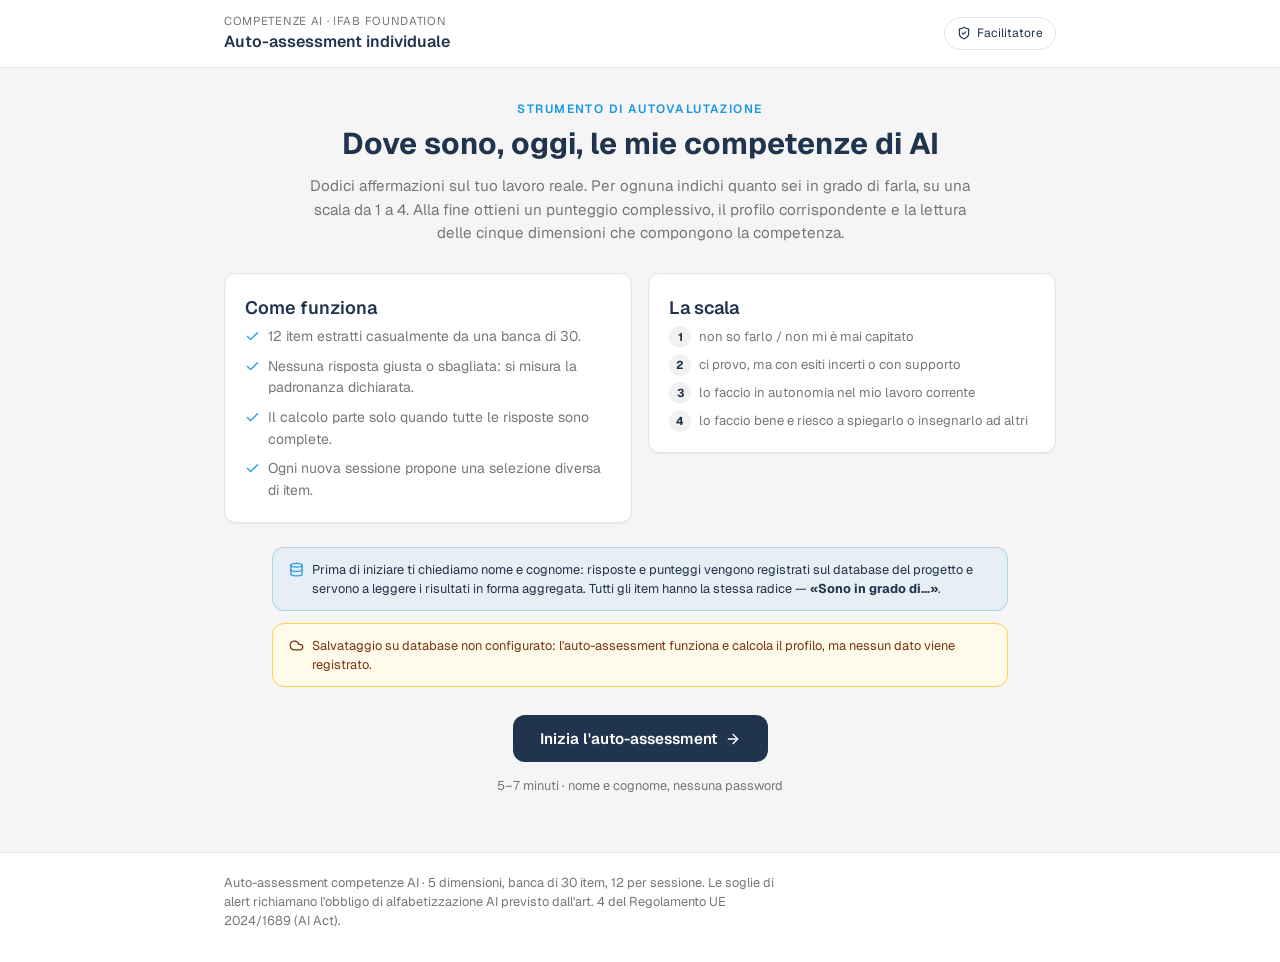
==== index.html @ 76e74b5b "Persistenza su Supabase, registrazione partecipante e pagina facilitatore Registrazione: prima del q" ====
<!DOCTYPE html>
<html lang="it">
<head>
<meta charset="utf-8">
<meta name="viewport" content="width=device-width, initial-scale=1">
<title>Auto-assessment competenze AI</title>
<meta name="description" content="Auto-assessment individuale delle competenze di AI: 12 item su 5 dimensioni, punteggio, profilo e radar.">
<link rel="preconnect" href="https://fonts.googleapis.com">
<link rel="preconnect" href="https://fonts.gstatic.com" crossorigin>
<link rel="stylesheet" href="https://fonts.googleapis.com/css2?family=Geist:wght@400;500;600;700&display=swap">
<link rel="stylesheet" href="css/style.css">
</head>
<body>

<!-- Icone (lucide) usate via <use>: nessuna dipendenza esterna -->
<svg width="0" height="0" style="position:absolute" aria-hidden="true" focusable="false">
  <defs>
    <symbol id="i-check" viewBox="0 0 24 24"><path d="M20 6 9 17l-5-5"/></symbol>
    <symbol id="i-arrow-right" viewBox="0 0 24 24"><path d="M5 12h14"/><path d="m12 5 7 7-7 7"/></symbol>
    <symbol id="i-arrow-left" viewBox="0 0 24 24"><path d="m12 19-7-7 7-7"/><path d="M19 12H5"/></symbol>
    <symbol id="i-shield" viewBox="0 0 24 24"><path d="M20 13c0 5-3.5 7.5-7.66 8.95a1 1 0 0 1-.67-.01C7.5 20.5 4 18 4 13V6a1 1 0 0 1 1-1c2 0 4.5-1.2 6.24-2.72a1.17 1.17 0 0 1 1.52 0C14.51 3.81 17 5 19 5a1 1 0 0 1 1 1z"/><path d="m9 12 2 2 4-4"/></symbol>
    <symbol id="i-shield-alert" viewBox="0 0 24 24"><path d="M20 13c0 5-3.5 7.5-7.66 8.95a1 1 0 0 1-.67-.01C7.5 20.5 4 18 4 13V6a1 1 0 0 1 1-1c2 0 4.5-1.2 6.24-2.72a1.17 1.17 0 0 1 1.52 0C14.51 3.81 17 5 19 5a1 1 0 0 1 1 1z"/><path d="M12 8v4"/><path d="M12 16h.01"/></symbol>
    <symbol id="i-alert" viewBox="0 0 24 24"><path d="m21.73 18-8-14a2 2 0 0 0-3.48 0l-8 14A2 2 0 0 0 4 21h16a2 2 0 0 0 1.73-3"/><path d="M12 9v4"/><path d="M12 17h.01"/></symbol>
    <symbol id="i-circle-alert" viewBox="0 0 24 24"><circle cx="12" cy="12" r="10"/><path d="M12 8v4"/><path d="M12 16h.01"/></symbol>
    <symbol id="i-target" viewBox="0 0 24 24"><circle cx="12" cy="12" r="10"/><circle cx="12" cy="12" r="6"/><circle cx="12" cy="12" r="2"/></symbol>
    <symbol id="i-list" viewBox="0 0 24 24"><path d="m3 17 2 2 4-4"/><path d="m3 7 2 2 4-4"/><path d="M13 6h8"/><path d="M13 12h8"/><path d="M13 18h8"/></symbol>
    <symbol id="i-printer" viewBox="0 0 24 24"><path d="M6 18H4a2 2 0 0 1-2-2v-5a2 2 0 0 1 2-2h16a2 2 0 0 1 2 2v5a2 2 0 0 1-2 2h-2"/><path d="M6 9V3a1 1 0 0 1 1-1h10a1 1 0 0 1 1 1v6"/><path d="M6 14h12v8H6z"/></symbol>
    <symbol id="i-rotate" viewBox="0 0 24 24"><path d="M3 12a9 9 0 1 0 9-9 9.75 9.75 0 0 0-6.74 2.74L3 8"/><path d="M3 3v5h5"/></symbol>
    <symbol id="i-user" viewBox="0 0 24 24"><path d="M19 21v-2a4 4 0 0 0-4-4H9a4 4 0 0 0-4 4v2"/><circle cx="12" cy="7" r="4"/></symbol>
    <symbol id="i-cloud" viewBox="0 0 24 24"><path d="M17.5 19H9a7 7 0 1 1 6.71-9h1.79a4.5 4.5 0 1 1 0 9"/></symbol>
    <symbol id="i-database" viewBox="0 0 24 24"><ellipse cx="12" cy="5" rx="9" ry="3"/><path d="M3 5v14c0 1.66 4.03 3 9 3s9-1.34 9-3V5"/><path d="M3 12c0 1.66 4.03 3 9 3s9-1.34 9-3"/></symbol>
  </defs>
</svg>

<header class="site-header">
  <div class="wrap header-inner">
    <div>
      <p class="header-eyebrow">Competenze AI · IFAB Foundation</p>
      <p class="header-title">Auto-assessment individuale</p>
    </div>
    <div class="header-side">
      <span class="chip" id="participant-chip" hidden>
        <svg class="icon"><use href="#i-user"/></svg>
        <span id="participant-name"></span>
        <a href="#" id="change-participant" class="chip-action">cambia</a>
      </span>
      <a class="chip chip-link" href="facilitatore.html">
        <svg class="icon"><use href="#i-shield"/></svg> Facilitatore
      </a>
    </div>
  </div>
</header>

<main class="wrap" id="main">

  <!-- ============ INTRO ============ -->
  <section id="view-intro" class="view">
    <div class="intro-hero">
      <p class="eyebrow">Strumento di autovalutazione</p>
      <h1>Dove sono, oggi, le mie competenze di AI</h1>
      <p class="lead">
        Dodici affermazioni sul tuo lavoro reale. Per ognuna indichi quanto sei in grado di farla,
        su una scala da 1 a 4. Alla fine ottieni un punteggio complessivo, il profilo corrispondente
        e la lettura delle cinque dimensioni che compongono la competenza.
      </p>
    </div>

    <div class="grid-2">
      <div class="card">
        <h2>Come funziona</h2>
        <ul class="ticks" id="intro-how"></ul>
      </div>
      <div class="card">
        <h2>La scala</h2>
        <ol class="scale-legend" id="intro-scale"></ol>
      </div>
    </div>

    <p class="micro note-privacy">
      <svg class="icon"><use href="#i-database"/></svg>
      <span>
        Prima di iniziare ti chiediamo nome e cognome: risposte e punteggi vengono registrati sul
        database del progetto e servono a leggere i risultati in forma aggregata.
        Tutti gli item hanno la stessa radice — <strong>«Sono in grado di…»</strong>.
      </span>
    </p>

    <p class="micro note-offline" id="db-notice" hidden>
      <svg class="icon"><use href="#i-cloud"/></svg>
      <span>
        Salvataggio su database non configurato: l'auto-assessment funziona e calcola il profilo,
        ma nessun dato viene registrato.
      </span>
    </p>

    <div class="intro-actions">
      <button type="button" class="btn btn-primary btn-lg" id="btn-start">
        Inizia l'auto-assessment <svg class="icon"><use href="#i-arrow-right"/></svg>
      </button>
      <span class="micro">5–7 minuti · nome e cognome, nessuna password</span>
    </div>
  </section>

  <!-- ============ REGISTRAZIONE ============ -->
  <section id="view-register" class="view" hidden>
    <div class="register-wrap">
      <p class="eyebrow">Registrazione</p>
      <h1>Come ti chiami?</h1>
      <p class="lead">
        Servono solo nome e cognome: identificano la tua compilazione quando i risultati
        vengono letti in forma aggregata. Nessuna password, nessuna email.
      </p>

      <form class="card register-card" id="register-form" novalidate>
        <div class="field">
          <label for="first-name">Nome</label>
          <input type="text" id="first-name" name="first-name" autocomplete="given-name"
                 required minlength="2" maxlength="80" placeholder="Es. Giulia">
        </div>
        <div class="field">
          <label for="last-name">Cognome</label>
          <input type="text" id="last-name" name="last-name" autocomplete="family-name"
                 required minlength="2" maxlength="80" placeholder="Es. Rossi">
        </div>

        <div class="alert alert-warn" id="register-error" role="alert" hidden></div>

        <div class="actions">
          <button type="submit" class="btn btn-primary" id="register-submit">
            Continua <svg class="icon"><use href="#i-arrow-right"/></svg>
          </button>
          <button type="button" class="btn btn-ghost" id="register-skip" hidden>
            Procedi senza salvare
          </button>
        </div>

        <p class="micro" id="register-note">
          I dati vengono inviati al database del progetto (Supabase) insieme alle risposte del
          questionario. Non vengono usati per altri fini.
        </p>
      </form>
    </div>
  </section>

  <!-- ============ QUESTIONARIO ============ -->
  <section id="view-quiz" class="view" hidden>
    <p class="eyebrow">Questionario · 12 item</p>
    <h1>Sono in grado di…</h1>
    <p class="lead lead-tight">
      Valuta ogni affermazione pensando al tuo lavoro attuale, non a quello che potresti fare in teoria.
    </p>

    <div class="sticky-bar">
      <ol class="scale-legend scale-legend-inline" id="quiz-scale"></ol>
      <div class="progress-block">
        <div class="progress-row">
          <span class="progress-count"><output id="answered-count">0</output>/12 risposte</span>
        </div>
        <div class="progress-track"><div class="progress-fill" id="progress-fill"></div></div>
        <p class="save-status" id="save-status" hidden></p>
        <p class="progress-missing" id="progress-missing" hidden></p>
      </div>
    </div>

    <form id="quiz-form" novalidate>
      <ol class="item-list" id="item-list"></ol>

      <div class="form-footer">
        <div id="validation-msg" class="alert alert-warn" role="alert" hidden></div>
        <div class="actions">
          <button type="submit" class="btn btn-primary btn-lg">
            Calcola il risultato <svg class="icon"><use href="#i-arrow-right"/></svg>
          </button>
          <button type="button" class="btn btn-ghost" id="btn-reset">
            <svg class="icon"><use href="#i-rotate"/></svg> Azzera le risposte
          </button>
        </div>
      </div>
    </form>
  </section>

  <!-- ============ RISULTATI ============ -->
  <section id="view-results" class="view" hidden>
    <p class="eyebrow">Esito</p>
    <h1>Il tuo profilo</h1>

    <div class="score-hero">
      <div class="score-figure">
        <span class="score-value" id="total-score">—</span>
        <span class="score-scale">punti su 48 · minimo 12</span>
        <span class="score-meter" aria-hidden="true"><span id="score-meter-fill"></span></span>
      </div>
      <div class="score-band">
        <span class="band-badge" id="band-badge">Profilo</span>
        <p class="band-name" id="band-name">—</p>
        <p class="band-reading" id="band-reading"></p>
        <p class="band-priority">
          <svg class="icon"><use href="#i-target"/></svg>
          <span id="band-priority"></span>
        </p>
      </div>
    </div>

    <div id="alerts" class="alerts"></div>

    <div class="grid-2">
      <div class="card">
        <h3>Le cinque dimensioni</h3>
        <table class="dim-table">
          <caption class="sr-only">Media e percentuale sul massimo per ciascuna dimensione</caption>
          <thead>
            <tr><th scope="col">Dimensione</th><th scope="col">Media</th><th scope="col">% sul max</th></tr>
          </thead>
          <tbody id="dim-tbody"></tbody>
        </table>
        <p class="micro" id="dim-extremes"></p>
      </div>
      <div class="card">
        <h3>Radar del profilo</h3>
        <div class="chart-holder">
          <canvas id="radar" width="520" height="400" role="img"
                  aria-label="Radar delle cinque dimensioni, asse da 0 a 4"></canvas>
        </div>
        <p class="micro">Asse fisso 0–4: la forma è confrontabile fra profili diversi.</p>
      </div>
    </div>

    <details class="detail-answers">
      <summary>Rivedi le risposte di questa sessione</summary>
      <ol class="recap-list" id="recap-list"></ol>
    </details>

    <div class="actions actions-end">
      <button type="button" class="btn btn-primary" id="btn-print">
        <svg class="icon"><use href="#i-printer"/></svg> Stampa / salva PDF
      </button>
      <button type="button" class="btn btn-outline" id="btn-back">
        <svg class="icon"><use href="#i-arrow-left"/></svg> Torna alle risposte
      </button>
      <button type="button" class="btn btn-ghost" id="btn-new">
        <svg class="icon"><use href="#i-rotate"/></svg> Nuova sessione
      </button>
    </div>
  </section>

</main>

<footer class="site-footer">
  <div class="wrap">
    <p class="micro">
      Auto-assessment competenze AI · 5 dimensioni, banca di 30 item, 12 per sessione.
      Le soglie di alert richiamano l'obbligo di alfabetizzazione AI previsto dall'art. 4 del Regolamento UE 2024/1689 (AI Act).
    </p>
  </div>
</footer>

<script src="js/config.js"></script>
<script src="js/items.js"></script>
<script src="js/db.js"></script>
<script src="js/radar.js"></script>
<script src="js/app.js"></script>
</body>
</html>
---- css/style.css ----
/* ==========================================================================
   Auto-assessment competenze AI
   Stile allineato all'app Workshop AI Adoption di IFAB Foundation:
   fondo grigio chiaro, card bianche arrotondate con bordo sottile,
   navy per i titoli, blu come unico accento, gerarchia tipografica compatta.
   ========================================================================== */

:root {
  /* palette IFAB */
  --blue:        #1b98e0;
  --blue-dark:   #0345a5;
  --navy:        #21344d;
  --navy-deep:   #021f54;
  --gold:        #dbcb4f;

  --bg:          #f5f5f5;
  --bg-soft:     #f2f2f2;
  --surface:     #ffffff;
  --text:        #292929;
  --muted:       #777777;
  --border:      #e5e5e5;

  --blue-wash:   rgba(27, 152, 224, 0.06);
  --blue-tint:   rgba(27, 152, 224, 0.10);
  --blue-line:   rgba(27, 152, 224, 0.30);

  --amber-bg:    #fffbeb;
  --amber-line:  #fcd34d;
  --amber-text:  #78350f;
  --rose-bg:     #fff1f2;
  --rose-line:   #fda4af;
  --rose-text:   #881337;
  --green:       #059669;

  --radius-sm:  8px;
  --radius:     12px;
  --radius-lg:  16px;
  --shadow-sm:  0 1px 2px rgba(41, 41, 41, 0.05);
  --shadow-md:  0 4px 12px -4px rgba(33, 52, 77, 0.14);

  --maxw: 896px;   /* max-w-4xl dell'app di riferimento */
  --font: "Geist", "Segoe UI", Arial, Helvetica, sans-serif;
}

*, *::before, *::after { box-sizing: border-box; }

/* l'attributo hidden deve vincere sui display espliciti (flex/grid) delle regole sotto */
[hidden] { display: none !important; }

html { -webkit-text-size-adjust: 100%; }

body {
  margin: 0;
  font-family: var(--font);
  font-size: 15px;
  line-height: 1.55;
  color: var(--text);
  background: var(--bg);
  -webkit-font-smoothing: antialiased;
}

.wrap { width: 100%; max-width: var(--maxw); margin: 0 auto; padding: 0 16px; }

@media (min-width: 640px) { .wrap { padding: 0 32px; } }

.sr-only {
  position: absolute; width: 1px; height: 1px; padding: 0; margin: -1px;
  overflow: hidden; clip: rect(0 0 0 0); white-space: nowrap; border: 0;
}

.icon { width: 1em; height: 1em; flex: none; stroke: currentColor; fill: none;
        stroke-width: 2; stroke-linecap: round; stroke-linejoin: round; }

/* ---------- Header / footer ---------- */

.site-header {
  background: var(--surface);
  border-bottom: 1px solid var(--border);
  padding: 12px 0;
}

.header-inner { display: flex; align-items: center; justify-content: space-between; gap: 12px; }

.header-eyebrow {
  margin: 0;
  font-size: 0.72rem;
  text-transform: uppercase;
  letter-spacing: 0.06em;
  color: var(--muted);
}

.header-title { margin: 0; font-size: 1rem; font-weight: 600; color: var(--navy); }

.chip {
  display: inline-flex; align-items: center; gap: 6px;
  border-radius: 999px;
  background: var(--bg-soft);
  padding: 6px 12px;
  font-size: 0.75rem;
  color: var(--muted);
  white-space: nowrap;
}

.chip .icon { width: 14px; height: 14px; }

.site-footer { margin-top: 48px; border-top: 1px solid var(--border); background: var(--surface); padding: 20px 0 32px; }
.site-footer .micro { margin: 0; max-width: 70ch; }

/* ---------- Tipografia ---------- */

h1 {
  font-size: clamp(1.5rem, 3vw, 1.875rem);
  line-height: 1.2;
  font-weight: 700;
  color: var(--navy);
  margin: 8px 0 12px;
}

h2 { font-size: 1.125rem; font-weight: 600; color: var(--navy); margin: 0 0 4px; }
h3 { font-size: 0.875rem; font-weight: 600; color: var(--navy); margin: 0 0 12px; }

.eyebrow {
  margin: 0;
  font-size: 0.75rem;
  font-weight: 600;
  text-transform: uppercase;
  letter-spacing: 0.12em;
  color: var(--blue);
}

.lead { font-size: 0.95rem; color: var(--muted); max-width: 66ch; margin: 0 0 28px; }
.lead-tight { margin-bottom: 16px; }
.micro { font-size: 0.8rem; color: var(--muted); line-height: 1.5; }

.view { padding: 32px 0 8px; }

/* ---------- Card e griglie ---------- */

.card {
  background: var(--surface);
  border: 1px solid var(--border);
  border-radius: var(--radius);
  padding: 20px;
  box-shadow: var(--shadow-sm);
}

.grid-2 {
  display: grid;
  grid-template-columns: repeat(auto-fit, minmax(300px, 1fr));
  gap: 16px;
  align-items: start;  /* le card si fermano al loro contenuto, senza vuoti in coda */
}

.ticks { list-style: none; margin: 0; padding: 0; }

.ticks li {
  display: flex; align-items: flex-start; gap: 8px;
  font-size: 0.875rem; color: var(--muted);
  margin-bottom: 8px;
}

.ticks li:last-child { margin-bottom: 0; }
.ticks .icon { width: 15px; height: 15px; margin-top: 3px; color: var(--blue); }

/* ---------- Intro ---------- */

.intro-hero { text-align: center; max-width: 42rem; margin: 0 auto 28px; }
.intro-hero .lead { margin: 0 auto; }
.intro-actions { display: flex; flex-direction: column; align-items: center; gap: 14px; margin-top: 28px; }

.note-privacy {
  display: flex; align-items: flex-start; gap: 8px;
  border: 1px solid var(--blue-line);
  background: var(--blue-wash);
  border-radius: var(--radius);
  padding: 12px 16px;
  color: var(--navy);
  max-width: 46rem;
  margin: 24px auto 0;
}

.note-privacy .icon { width: 15px; height: 15px; margin-top: 2px; color: var(--blue); }

/* ---------- Scala ---------- */

.scale-legend { list-style: none; margin: 0; padding: 0; }

.scale-legend li {
  display: flex; align-items: baseline; gap: 8px;
  font-size: 0.82rem; color: var(--muted);
  margin-bottom: 6px;
}

.scale-legend li:last-child { margin-bottom: 0; }

.scale-legend .sc-num {
  flex: 0 0 22px;
  height: 22px;
  border-radius: 999px;
  display: inline-flex; align-items: center; justify-content: center;
  background: var(--bg-soft);
  color: var(--navy);
  font-size: 0.72rem; font-weight: 700;
}

.scale-legend-inline { display: grid; grid-template-columns: repeat(auto-fit, minmax(215px, 1fr)); gap: 6px 20px; }

/* ---------- Barra scala + progresso (sticky) ---------- */

.sticky-bar {
  position: sticky; top: 12px; z-index: 20;
  background: var(--surface);
  border: 1px solid var(--border);
  border-radius: var(--radius);
  box-shadow: var(--shadow-md);
  padding: 14px 18px;
  margin-bottom: 20px;
  display: grid;
  grid-template-columns: 1fr auto;
  gap: 12px 24px;
  align-items: center;
}

.progress-block { min-width: 150px; }

.progress-row { display: flex; align-items: center; justify-content: flex-end; gap: 8px; }

.progress-count {
  display: inline-flex; align-items: center;
  border-radius: 999px;
  background: var(--navy);
  color: #fff;
  padding: 5px 12px;
  font-size: 0.75rem;
  font-weight: 600;
  font-variant-numeric: tabular-nums;
}

.progress-track { height: 4px; border-radius: 999px; background: var(--border); margin-top: 8px; overflow: hidden; }
.progress-fill { height: 100%; width: 0; border-radius: 999px; background: var(--blue); transition: width 0.2s ease; }

.progress-missing {
  display: flex; align-items: center; justify-content: flex-end; gap: 5px;
  margin: 8px 0 0;
  font-size: 0.75rem;
  font-weight: 600;
  color: #b45309;
}

.progress-missing .icon { width: 13px; height: 13px; }

/* ---------- Lista item ---------- */

.item-list { list-style: none; margin: 0; padding: 0; display: flex; flex-direction: column; gap: 12px; }

.item {
  background: var(--surface);
  border: 1px solid var(--border);
  border-radius: var(--radius);
  padding: 16px 18px;
  box-shadow: var(--shadow-sm);
  transition: border-color 0.15s ease, background-color 0.15s ease;
}

.item.is-answered { border-color: var(--blue-line); }

.item.is-missing { border-color: var(--amber-line); background: var(--amber-bg); }

.item fieldset { border: 0; margin: 0; padding: 0; }
.item legend { display: block; padding: 0; margin-bottom: 14px; }

.item-num {
  display: inline-block;
  font-size: 0.72rem; font-weight: 700;
  color: var(--muted);
  margin-right: 8px;
  font-variant-numeric: tabular-nums;
}

.item-text { font-size: 0.95rem; color: var(--text); }
.item-stem { color: var(--muted); }

.opts { display: grid; grid-template-columns: repeat(4, minmax(0, 1fr)); gap: 8px; }

.opt {
  position: relative;
  display: flex; flex-direction: column; gap: 3px;
  border: 1px solid var(--border);
  border-radius: var(--radius-sm);
  background: var(--surface);
  padding: 9px 11px 11px;
  cursor: pointer;
  transition: border-color 0.12s ease, background-color 0.12s ease, color 0.12s ease;
}

.opt:hover { border-color: var(--blue); }

.opt input { position: absolute; opacity: 0; width: 1px; height: 1px; }

.opt-num { font-size: 0.9rem; font-weight: 700; color: var(--navy); line-height: 1.2; }
.opt-txt { font-size: 0.72rem; color: var(--muted); line-height: 1.35; }

/* `:has()` mantiene lo stato anche prima che il JS sia attivo */
.opt.is-selected,
.opt:has(input:checked) { border-color: var(--blue); background: var(--blue); }

.opt.is-selected .opt-num,
.opt.is-selected .opt-txt,
.opt:has(input:checked) .opt-num,
.opt:has(input:checked) .opt-txt { color: #fff; }

.opt:focus-within { outline: 2px solid var(--blue); outline-offset: 2px; }

.item-flag {
  display: flex; align-items: center; gap: 5px;
  margin: 12px 0 0;
  font-size: 0.78rem; font-weight: 600;
  color: #b45309;
}

.item-flag .icon { width: 14px; height: 14px; }

/* ---------- Alert ---------- */

.alert {
  display: flex; align-items: flex-start; gap: 10px;
  border: 1px solid var(--border);
  border-radius: var(--radius);
  background: var(--surface);
  padding: 12px 16px;
  margin: 0 0 12px;
  font-size: 0.875rem;
}

.alert .icon { width: 16px; height: 16px; margin-top: 3px; }
.alert-body { flex: 1; min-width: 0; }
.alert strong { display: block; margin-bottom: 2px; }

.alert-warn { background: var(--amber-bg); border-color: var(--amber-line); color: var(--amber-text); }
.alert-danger { background: var(--rose-bg); border-color: var(--rose-line); color: var(--rose-text); }

.jump-list { margin: 8px 0 0; padding: 0; list-style: none; display: flex; flex-wrap: wrap; gap: 6px; }

.jump-list a {
  display: inline-block;
  border: 1px solid var(--amber-line);
  border-radius: 999px;
  background: var(--surface);
  padding: 2px 10px;
  font-size: 0.75rem; font-weight: 600;
  color: #b45309;
  text-decoration: none;
}

.jump-list a:hover { background: #b45309; border-color: #b45309; color: #fff; }

.alerts { display: flex; flex-direction: column; }
.alerts:empty { display: none; }

/* ---------- Bottoni ---------- */

.btn {
  display: inline-flex; align-items: center; justify-content: center; gap: 8px;
  font-family: inherit;
  font-size: 0.875rem;
  font-weight: 600;
  border: 1px solid transparent;
  border-radius: var(--radius-sm);
  padding: 10px 18px;
  cursor: pointer;
  background: none;
  text-decoration: none;
  transition: background-color 0.15s ease, color 0.15s ease, border-color 0.15s ease, box-shadow 0.15s ease;
}

.btn .icon { width: 16px; height: 16px; }
.btn:focus-visible { outline: 2px solid var(--blue); outline-offset: 2px; }

.btn-primary { background: var(--navy); color: #fff; }
.btn-primary:hover { background: var(--navy-deep); }

.btn-outline { border-color: var(--navy); color: var(--navy); }
.btn-outline:hover { background: var(--navy); color: #fff; }

.btn-ghost { border-color: var(--border); background: var(--surface); color: var(--text); }
.btn-ghost:hover { border-color: var(--blue); color: var(--navy); }

.btn-lg { padding: 13px 26px; font-size: 0.95rem; border-radius: var(--radius); }

.actions { display: flex; flex-wrap: wrap; gap: 10px; align-items: center; }
.actions-end { margin-top: 28px; }

.form-footer { margin-top: 24px; }

/* ---------- Risultati ---------- */

.score-hero {
  display: grid;
  grid-template-columns: minmax(140px, 200px) 1fr;
  gap: 28px;
  align-items: center;
  background: var(--surface);
  border: 1px solid var(--border);
  border-radius: var(--radius-lg);
  box-shadow: var(--shadow-sm);
  padding: 24px 26px;
  margin: 4px 0 16px;
}

.score-figure { display: flex; flex-direction: column; }

.score-value {
  font-size: clamp(2.75rem, 7vw, 3.5rem);
  font-weight: 700;
  line-height: 1;
  color: var(--navy);
  font-variant-numeric: tabular-nums;
}

.score-scale { font-size: 0.8rem; color: var(--muted); margin-top: 6px; }

.score-meter { height: 5px; border-radius: 999px; background: var(--border); margin-top: 12px; overflow: hidden; }
.score-meter span { display: block; height: 100%; border-radius: 999px; background: var(--blue); }

.band-badge {
  display: inline-flex; align-items: center; gap: 6px;
  border-radius: 999px;
  background: var(--blue-tint);
  color: var(--blue-dark);
  padding: 4px 12px;
  font-size: 0.72rem; font-weight: 700;
  text-transform: uppercase; letter-spacing: 0.08em;
}

.band-name { margin: 10px 0 6px; font-size: 1.25rem; font-weight: 700; color: var(--navy); }
.band-reading { margin: 0 0 12px; font-size: 0.9rem; color: var(--muted); }

.band-priority {
  display: flex; align-items: flex-start; gap: 8px;
  margin: 0;
  border: 1px solid var(--blue-line);
  background: var(--blue-wash);
  border-radius: var(--radius-sm);
  padding: 10px 12px;
  font-size: 0.85rem;
  font-weight: 600;
  color: var(--navy);
}

.band-priority .icon { width: 15px; height: 15px; margin-top: 2px; color: var(--blue); }

.dim-table { width: 100%; border-collapse: collapse; font-size: 0.875rem; }

.dim-table th, .dim-table td { text-align: left; padding: 9px 6px; border-bottom: 1px solid var(--border); }
.dim-table tbody tr:last-child th, .dim-table tbody tr:last-child td { border-bottom: 0; }

.dim-table thead th {
  font-size: 0.7rem; text-transform: uppercase; letter-spacing: 0.08em;
  color: var(--muted); font-weight: 600;
}

.dim-table td:nth-child(2), .dim-table td:nth-child(3),
.dim-table th:nth-child(2), .dim-table th:nth-child(3) { text-align: right; font-variant-numeric: tabular-nums; }

.dim-table .dim-name { font-weight: 600; color: var(--navy); }
.dim-table .dim-mean { font-weight: 700; color: var(--navy); }
.dim-table .dim-pct { color: var(--muted); }

.dim-bar { display: block; height: 4px; border-radius: 999px; background: var(--border); margin-top: 6px; overflow: hidden; }
.dim-bar span { display: block; height: 100%; border-radius: 999px; background: var(--blue); }

.chart-holder { max-width: 420px; margin: 0 auto; }

/* canvas (radar) e SVG si adattano al contenitore */
#radar,
.chart-holder svg { width: 100%; height: auto; display: block; }

.detail-answers {
  margin-top: 20px;
  background: var(--surface);
  border: 1px solid var(--border);
  border-radius: var(--radius);
  box-shadow: var(--shadow-sm);
  padding: 4px 20px;
}

.detail-answers summary {
  cursor: pointer;
  font-size: 0.875rem; font-weight: 600; color: var(--navy);
  padding: 14px 0;
  list-style: none;
}

.detail-answers summary::-webkit-details-marker { display: none; }

.detail-answers summary::before {
  content: "＋";
  margin-right: 8px;
  color: var(--blue);
  font-weight: 700;
}

.detail-answers[open] summary::before { content: "－"; }

.recap-list { margin: 0 0 16px; padding: 0; list-style: none; }

.recap-list li {
  display: grid;
  grid-template-columns: 28px 1fr;
  gap: 12px;
  padding: 9px 0;
  border-top: 1px solid var(--border);
  font-size: 0.85rem;
  color: var(--muted);
}

.recap-score {
  display: inline-flex; align-items: center; justify-content: center;
  width: 26px; height: 26px;
  border-radius: 999px;
  background: var(--blue-tint);
  color: var(--blue-dark);
  font-weight: 700; font-size: 0.78rem;
}

/* ---------- Responsive ---------- */

@media (max-width: 720px) {
  .view { padding: 24px 0 8px; }
  .opts { grid-template-columns: repeat(2, minmax(0, 1fr)); }
  .sticky-bar { grid-template-columns: 1fr; position: static; }
  .progress-row, .progress-missing { justify-content: flex-start; }
  .score-hero { grid-template-columns: 1fr; gap: 18px; }
  .header-inner .chip { display: none; }
}

@media (max-width: 420px) {
  .opts { grid-template-columns: 1fr; }
  .opt { flex-direction: row; align-items: baseline; gap: 10px; }
}

/* ---------- Header: partecipante e accesso facilitatore ---------- */

.header-side { display: flex; align-items: center; gap: 8px; }

.chip-link { text-decoration: none; color: var(--navy); border: 1px solid var(--border); background: var(--surface); transition: border-color 0.15s ease; }
.chip-link:hover { border-color: var(--blue); }

.chip-action { color: var(--blue); text-decoration: none; font-weight: 600; margin-left: 2px; }
.chip-action:hover { text-decoration: underline; }

/* ---------- Registrazione ---------- */

.register-wrap { max-width: 34rem; margin: 0 auto; }
.register-wrap .lead { margin-bottom: 20px; }
.register-card { display: flex; flex-direction: column; gap: 14px; }

.field { display: flex; flex-direction: column; gap: 5px; }

.field label { font-size: 0.78rem; font-weight: 600; color: var(--muted); }

.field input {
  font-family: inherit;
  font-size: 0.95rem;
  color: var(--text);
  background: var(--surface);
  border: 1px solid var(--border);
  border-radius: var(--radius-sm);
  padding: 10px 12px;
}

.field input::placeholder { color: #a5a5a5; }

.field input:focus { outline: none; border-color: var(--blue); box-shadow: 0 0 0 3px var(--blue-tint); }

.register-card .actions { margin-top: 4px; }
.register-card .micro { margin: 0; }

/* ---------- Stato del salvataggio ---------- */

.save-status {
  display: flex; align-items: center; justify-content: flex-end; gap: 5px;
  margin: 8px 0 0;
  font-size: 0.75rem;
  font-weight: 600;
  color: var(--muted);
}

.save-status .icon { width: 13px; height: 13px; }
.save-status.is-saved { color: var(--green); }
.save-status.is-error { color: #b45309; }
.save-status.is-off { color: var(--muted); }

.note-offline {
  display: flex; align-items: flex-start; gap: 8px;
  border: 1px solid var(--amber-line);
  background: var(--amber-bg);
  border-radius: var(--radius);
  padding: 12px 16px;
  color: var(--amber-text);
  max-width: 46rem;
  margin: 12px auto 0;
}

.note-offline .icon { width: 15px; height: 15px; margin-top: 2px; }

/* ---------- Pagina facilitatore ---------- */

.login-wrap { max-width: 26rem; margin: 0 auto; }
.login-card { display: flex; flex-direction: column; gap: 14px; }

.kpi-grid {
  display: grid;
  grid-template-columns: repeat(auto-fit, minmax(150px, 1fr));
  gap: 12px;
  margin-bottom: 16px;
}

.kpi {
  background: var(--surface);
  border: 1px solid var(--border);
  border-radius: var(--radius);
  box-shadow: var(--shadow-sm);
  padding: 14px 16px;
}

.kpi-label { font-size: 0.72rem; text-transform: uppercase; letter-spacing: 0.08em; color: var(--muted); }
.kpi-value { font-size: 1.75rem; font-weight: 700; color: var(--navy); line-height: 1.1; margin-top: 4px; font-variant-numeric: tabular-nums; }
.kpi-hint { font-size: 0.75rem; color: var(--muted); margin-top: 2px; }

.bars { list-style: none; margin: 0; padding: 0; }

.bars li { margin-bottom: 12px; font-size: 0.85rem; }
.bars li:last-child { margin-bottom: 0; }

.bar-head { display: flex; justify-content: space-between; gap: 12px; align-items: baseline; }
.bar-name { color: var(--navy); font-weight: 600; }
.bar-value { color: var(--muted); font-variant-numeric: tabular-nums; }

.bar-track { height: 6px; border-radius: 999px; background: var(--border); margin-top: 5px; overflow: hidden; }
.bar-track span { display: block; height: 100%; border-radius: 999px; background: var(--blue); }
.bar-track.is-alert span { background: #e0a01b; }

.data-table { width: 100%; border-collapse: collapse; font-size: 0.85rem; }
.data-table th, .data-table td { text-align: left; padding: 8px 6px; border-bottom: 1px solid var(--border); white-space: nowrap; }
.data-table thead th { font-size: 0.7rem; text-transform: uppercase; letter-spacing: 0.08em; color: var(--muted); font-weight: 600; }
.data-table td.num { text-align: right; font-variant-numeric: tabular-nums; }
.data-table .name { font-weight: 600; color: var(--navy); white-space: normal; }
.table-scroll { overflow-x: auto; }

.tag {
  display: inline-block;
  border-radius: 999px;
  padding: 2px 9px;
  font-size: 0.72rem;
  font-weight: 600;
  background: var(--bg-soft);
  color: var(--navy);
}

.tag-open { background: var(--amber-bg); color: var(--amber-text); }
.tag-alert { background: var(--rose-bg); color: var(--rose-text); margin-right: 4px; }

.card-head { display: flex; align-items: baseline; justify-content: space-between; gap: 12px; margin-bottom: 12px; }
.card-head h3 { margin: 0; }

.empty-state {
  border: 1px dashed var(--border);
  border-radius: var(--radius);
  background: var(--surface);
  padding: 32px;
  text-align: center;
  color: var(--muted);
  font-size: 0.875rem;
}

/* ---------- Stampa ---------- */

@media print {
  .site-header, .site-footer, .actions, .sticky-bar { display: none !important; }
  body { background: #fff; font-size: 11pt; }
  .view { padding: 0; }
  .card, .score-hero, .detail-answers { border-color: #999; box-shadow: none; break-inside: avoid; }
  .detail-answers summary { display: none; }
  .grid-2 { grid-template-columns: 1fr 1fr; }
}
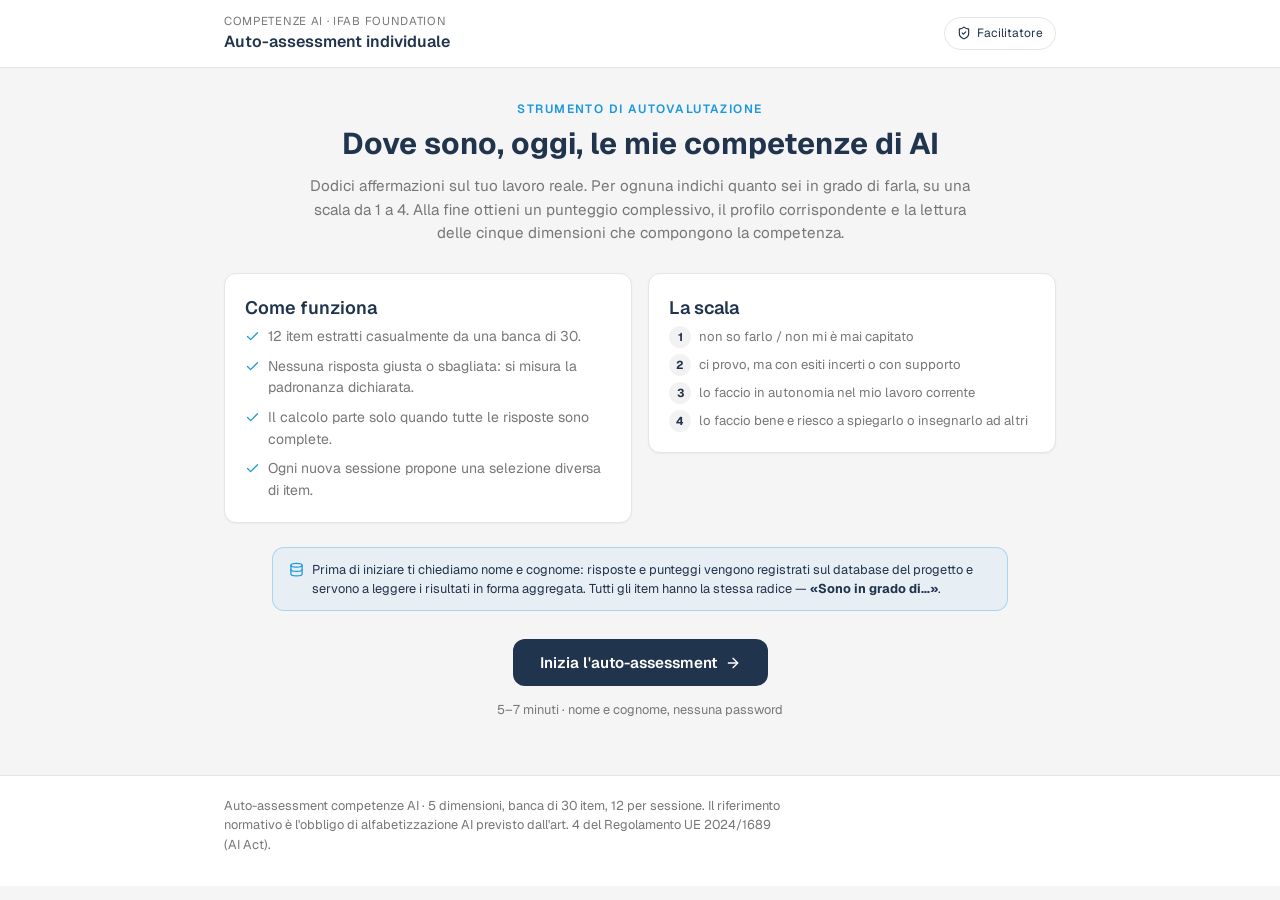
==== commit 26d3a272: "Niente alert nella schermata finale del partecipante La sua pagina resta punteggio, profilo, cinque " ====
--- a/index.html
+++ b/index.html
@@ -19,7 +19,6 @@
     <symbol id="i-arrow-right" viewBox="0 0 24 24"><path d="M5 12h14"/><path d="m12 5 7 7-7 7"/></symbol>
     <symbol id="i-arrow-left" viewBox="0 0 24 24"><path d="m12 19-7-7 7-7"/><path d="M19 12H5"/></symbol>
     <symbol id="i-shield" viewBox="0 0 24 24"><path d="M20 13c0 5-3.5 7.5-7.66 8.95a1 1 0 0 1-.67-.01C7.5 20.5 4 18 4 13V6a1 1 0 0 1 1-1c2 0 4.5-1.2 6.24-2.72a1.17 1.17 0 0 1 1.52 0C14.51 3.81 17 5 19 5a1 1 0 0 1 1 1z"/><path d="m9 12 2 2 4-4"/></symbol>
-    <symbol id="i-shield-alert" viewBox="0 0 24 24"><path d="M20 13c0 5-3.5 7.5-7.66 8.95a1 1 0 0 1-.67-.01C7.5 20.5 4 18 4 13V6a1 1 0 0 1 1-1c2 0 4.5-1.2 6.24-2.72a1.17 1.17 0 0 1 1.52 0C14.51 3.81 17 5 19 5a1 1 0 0 1 1 1z"/><path d="M12 8v4"/><path d="M12 16h.01"/></symbol>
     <symbol id="i-alert" viewBox="0 0 24 24"><path d="m21.73 18-8-14a2 2 0 0 0-3.48 0l-8 14A2 2 0 0 0 4 21h16a2 2 0 0 0 1.73-3"/><path d="M12 9v4"/><path d="M12 17h.01"/></symbol>
     <symbol id="i-circle-alert" viewBox="0 0 24 24"><circle cx="12" cy="12" r="10"/><path d="M12 8v4"/><path d="M12 16h.01"/></symbol>
     <symbol id="i-target" viewBox="0 0 24 24"><circle cx="12" cy="12" r="10"/><circle cx="12" cy="12" r="6"/><circle cx="12" cy="12" r="2"/></symbol>
@@ -201,8 +200,6 @@
       </div>
     </div>
 
-    <div id="alerts" class="alerts"></div>
-
     <div class="grid-2">
       <div class="card">
         <h3>Le cinque dimensioni</h3>
@@ -249,7 +246,7 @@
   <div class="wrap">
     <p class="micro">
       Auto-assessment competenze AI · 5 dimensioni, banca di 30 item, 12 per sessione.
-      Le soglie di alert richiamano l'obbligo di alfabetizzazione AI previsto dall'art. 4 del Regolamento UE 2024/1689 (AI Act).
+      Il riferimento normativo è l'obbligo di alfabetizzazione AI previsto dall'art. 4 del Regolamento UE 2024/1689 (AI Act).
     </p>
   </div>
 </footer>
--- a/css/style.css
+++ b/css/style.css
@@ -31,6 +31,8 @@
   --rose-line:   #fda4af;
   --rose-text:   #881337;
   --green:       #059669;
+  --danger:      #be123c;
+  --danger-deep: #9f1239;
 
   --radius-sm:  8px;
   --radius:     12px;
@@ -354,8 +356,6 @@
 
 .jump-list a:hover { background: #b45309; border-color: #b45309; color: #fff; }
 
-.alerts { display: flex; flex-direction: column; }
-.alerts:empty { display: none; }
 
 /* ---------- Bottoni ---------- */
 
@@ -674,10 +674,94 @@
   font-size: 0.875rem;
 }
 
+/* ---------- Cancellazioni: selezione, pulsanti, conferma ---------- */
+
+.alert-ok { background: #ecfdf5; border-color: #a7f3d0; color: #065f46; }
+
+.btn-danger { border-color: var(--danger); color: var(--danger); background: var(--surface); }
+.btn-danger:hover { background: var(--danger); border-color: var(--danger); color: #fff; }
+.btn-danger:disabled { border-color: var(--border); color: #a5a5a5; background: var(--surface); cursor: not-allowed; }
+.btn-danger:disabled:hover { background: var(--surface); color: #a5a5a5; }
+
+.btn-sm { padding: 6px 12px; font-size: 0.78rem; }
+
+/* Cestino di riga: nessun contorno finché non ci si passa sopra. */
+.btn-icon {
+  display: inline-flex; align-items: center; justify-content: center;
+  width: 28px; height: 28px;
+  padding: 0;
+  border: 1px solid transparent;
+  border-radius: var(--radius-sm);
+  background: none;
+  color: var(--muted);
+  cursor: pointer;
+  transition: color 0.15s ease, border-color 0.15s ease, background 0.15s ease;
+}
+
+.btn-icon .icon { width: 15px; height: 15px; }
+.btn-icon:hover { color: var(--danger); border-color: var(--rose-line); background: var(--rose-bg); }
+.btn-icon:focus-visible { outline: 2px solid var(--danger); outline-offset: 1px; }
+
+.bulk-bar {
+  display: flex; flex-wrap: wrap; align-items: center; justify-content: space-between;
+  gap: 10px;
+  padding-bottom: 12px;
+  margin-bottom: 4px;
+  border-bottom: 1px solid var(--border);
+}
+
+.check { display: inline-flex; align-items: center; gap: 7px; font-size: 0.8rem; color: var(--muted); cursor: pointer; }
+.check input { width: 15px; height: 15px; accent-color: var(--danger); cursor: pointer; margin: 0; }
+
+.data-table .col-check, .data-table .col-act { width: 1%; }
+.data-table td.cell-check, .data-table td.cell-act { padding-top: 4px; padding-bottom: 4px; }
+.data-table tr.is-selected { background: var(--rose-bg); }
+.data-table tbody tr.is-empty td { color: var(--muted); white-space: normal; }
+
+.card-danger { border-color: var(--rose-line); background: var(--rose-bg); }
+.card-danger h3 { color: var(--rose-text); }
+.card-danger .micro { color: var(--rose-text); }
+.card-danger .btn-danger { background: var(--surface); }
+
+/* ---------- Dialogo di conferma ---------- */
+
+.modal { border: 0; padding: 0; background: none; max-width: min(30rem, calc(100vw - 32px)); }
+.modal::backdrop { background: rgba(33, 52, 77, 0.45); }
+
+.modal-card {
+  background: var(--surface);
+  border: 1px solid var(--border);
+  border-radius: var(--radius-lg);
+  box-shadow: var(--shadow-md);
+  padding: 22px 24px;
+}
+
+.modal-card h3 { margin: 0 0 8px; }
+.modal-text { margin: 0; font-size: 0.9rem; color: var(--muted); }
+
+.modal-list {
+  margin: 12px 0 0; padding: 10px 14px;
+  list-style: none;
+  border: 1px solid var(--border);
+  border-radius: var(--radius-sm);
+  background: var(--bg-soft);
+  font-size: 0.82rem;
+  max-height: 9rem;
+  overflow-y: auto;
+}
+
+.modal-list:empty { display: none; }
+.modal-list li { color: var(--navy); }
+.modal-list li + li { margin-top: 4px; }
+
+.modal-card .field { margin-top: 14px; }
+.modal-actions { margin-top: 18px; justify-content: flex-end; }
+
 /* ---------- Stampa ---------- */
 
 @media print {
-  .site-header, .site-footer, .actions, .sticky-bar { display: none !important; }
+  .site-header, .site-footer, .actions, .sticky-bar, .bulk-bar, .modal,
+  .col-check, .col-act, .cell-check, .cell-act, .card-danger { display: none !important; }
   body { background: #fff; font-size: 11pt; }
   .view { padding: 0; }
   .card, .score-hero, .detail-answers { border-color: #999; box-shadow: none; break-inside: avoid; }
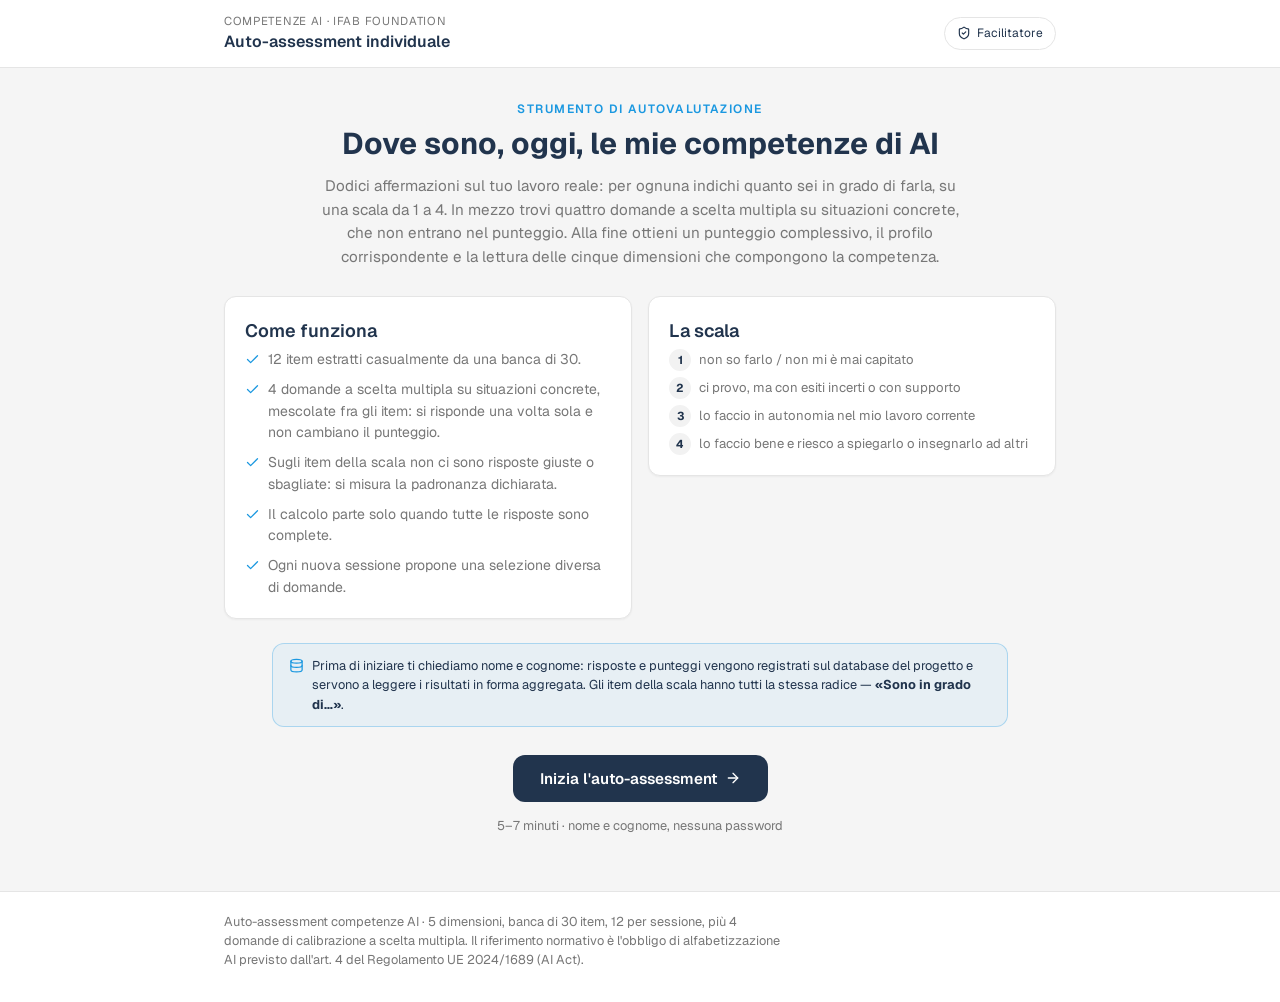
==== commit acfffed5: "Item di calibrazione: secondo asse accanto all'autovalutazione Banca di 9 domande a scelta multipla " ====
--- a/index.html
+++ b/index.html
@@ -4,7 +4,7 @@
 <meta charset="utf-8">
 <meta name="viewport" content="width=device-width, initial-scale=1">
 <title>Auto-assessment competenze AI</title>
-<meta name="description" content="Auto-assessment individuale delle competenze di AI: 12 item su 5 dimensioni, punteggio, profilo e radar.">
+<meta name="description" content="Auto-assessment individuale delle competenze di AI: 12 item su 5 dimensioni con 4 domande di calibrazione, punteggio, profilo e radar.">
 <link rel="preconnect" href="https://fonts.googleapis.com">
 <link rel="preconnect" href="https://fonts.gstatic.com" crossorigin>
 <link rel="stylesheet" href="https://fonts.googleapis.com/css2?family=Geist:wght@400;500;600;700&display=swap">
@@ -27,6 +27,7 @@
     <symbol id="i-rotate" viewBox="0 0 24 24"><path d="M3 12a9 9 0 1 0 9-9 9.75 9.75 0 0 0-6.74 2.74L3 8"/><path d="M3 3v5h5"/></symbol>
     <symbol id="i-user" viewBox="0 0 24 24"><path d="M19 21v-2a4 4 0 0 0-4-4H9a4 4 0 0 0-4 4v2"/><circle cx="12" cy="7" r="4"/></symbol>
     <symbol id="i-cloud" viewBox="0 0 24 24"><path d="M17.5 19H9a7 7 0 1 1 6.71-9h1.79a4.5 4.5 0 1 1 0 9"/></symbol>
+    <symbol id="i-lock" viewBox="0 0 24 24"><rect width="18" height="11" x="3" y="11" rx="2" ry="2"/><path d="M7 11V7a5 5 0 0 1 10 0v4"/></symbol>
     <symbol id="i-database" viewBox="0 0 24 24"><ellipse cx="12" cy="5" rx="9" ry="3"/><path d="M3 5v14c0 1.66 4.03 3 9 3s9-1.34 9-3V5"/><path d="M3 12c0 1.66 4.03 3 9 3s9-1.34 9-3"/></symbol>
   </defs>
 </svg>
@@ -58,9 +59,10 @@
       <p class="eyebrow">Strumento di autovalutazione</p>
       <h1>Dove sono, oggi, le mie competenze di AI</h1>
       <p class="lead">
-        Dodici affermazioni sul tuo lavoro reale. Per ognuna indichi quanto sei in grado di farla,
-        su una scala da 1 a 4. Alla fine ottieni un punteggio complessivo, il profilo corrispondente
-        e la lettura delle cinque dimensioni che compongono la competenza.
+        Dodici affermazioni sul tuo lavoro reale: per ognuna indichi quanto sei in grado di farla,
+        su una scala da 1 a 4. In mezzo trovi quattro domande a scelta multipla su situazioni
+        concrete, che non entrano nel punteggio. Alla fine ottieni un punteggio complessivo, il
+        profilo corrispondente e la lettura delle cinque dimensioni che compongono la competenza.
       </p>
     </div>
 
@@ -80,7 +82,7 @@
       <span>
         Prima di iniziare ti chiediamo nome e cognome: risposte e punteggi vengono registrati sul
         database del progetto e servono a leggere i risultati in forma aggregata.
-        Tutti gli item hanno la stessa radice — <strong>«Sono in grado di…»</strong>.
+        Gli item della scala hanno tutti la stessa radice — <strong>«Sono in grado di…»</strong>.
       </span>
     </p>
 
@@ -143,17 +145,18 @@
 
   <!-- ============ QUESTIONARIO ============ -->
   <section id="view-quiz" class="view" hidden>
-    <p class="eyebrow">Questionario · 12 item</p>
-    <h1>Sono in grado di…</h1>
+    <p class="eyebrow">Questionario · 16 domande</p>
+    <h1>Come lavori, oggi, con l’AI</h1>
     <p class="lead lead-tight">
-      Valuta ogni affermazione pensando al tuo lavoro attuale, non a quello che potresti fare in teoria.
+      Valuta ogni affermazione pensando al tuo lavoro attuale, non a quello che potresti fare in
+      teoria. Alle quattro domande a scelta multipla si risponde una volta sola: la scelta si blocca.
     </p>
 
     <div class="sticky-bar">
       <ol class="scale-legend scale-legend-inline" id="quiz-scale"></ol>
       <div class="progress-block">
         <div class="progress-row">
-          <span class="progress-count"><output id="answered-count">0</output>/12 risposte</span>
+          <span class="progress-count"><output id="answered-count">0</output>/16 risposte</span>
         </div>
         <div class="progress-track"><div class="progress-fill" id="progress-fill"></div></div>
         <p class="save-status" id="save-status" hidden></p>
@@ -245,7 +248,8 @@
 <footer class="site-footer">
   <div class="wrap">
     <p class="micro">
-      Auto-assessment competenze AI · 5 dimensioni, banca di 30 item, 12 per sessione.
+      Auto-assessment competenze AI · 5 dimensioni, banca di 30 item, 12 per sessione,
+      più 4 domande di calibrazione a scelta multipla.
       Il riferimento normativo è l'obbligo di alfabetizzazione AI previsto dall'art. 4 del Regolamento UE 2024/1689 (AI Act).
     </p>
   </div>
--- a/css/style.css
+++ b/css/style.css
@@ -757,6 +757,112 @@
 .modal-card .field { margin-top: 14px; }
 .modal-actions { margin-top: 18px; justify-content: flex-end; }
 
+/* ---------- Item di calibrazione (questionario) ---------- */
+
+/* Stessa card degli item della scala, con un filo di distinzione: il
+   partecipante deve capire che la domanda funziona in modo diverso, non che
+   viene valutato. Nessun riscontro sull'esito, né qui né nei risultati. */
+.item-cal {
+  background: #fbfcfd;
+  box-shadow: inset 3px 0 0 var(--navy);
+}
+
+/* Il testo qui è a blocchi (contesto, citazione, domanda): il numero va messo
+   in colonna a sé, altrimenti resta appeso su una riga vuota. */
+.item-cal legend { display: flex; align-items: baseline; gap: 8px; }
+.item-cal .item-num { margin-right: 0; }
+.item-cal .item-text { flex: 1; min-width: 0; }
+
+.cal-intro { display: block; color: var(--muted); margin-bottom: 8px; }
+
+.cal-quote {
+  display: block;
+  border-left: 3px solid var(--blue-line);
+  background: var(--blue-wash);
+  border-radius: 0 var(--radius-sm) var(--radius-sm) 0;
+  padding: 10px 14px;
+  margin-bottom: 10px;
+  color: var(--text);
+}
+
+.cal-question { display: block; font-weight: 600; color: var(--navy); }
+
+.cal-opts { display: flex; flex-direction: column; gap: 8px; }
+
+.cal-opt {
+  position: relative;
+  display: flex; align-items: flex-start; gap: 10px;
+  border: 1px solid var(--border);
+  border-radius: var(--radius-sm);
+  background: var(--surface);
+  padding: 10px 12px;
+  cursor: pointer;
+  transition: border-color 0.15s ease, background 0.15s ease;
+}
+
+.cal-opt:hover { border-color: var(--blue); }
+.cal-opt input { position: absolute; opacity: 0; width: 1px; height: 1px; }
+
+.cal-mark {
+  width: 15px; height: 15px; flex: none;
+  margin-top: 3px;
+  border: 2px solid #c4c4c4;
+  border-radius: 999px;
+  background: var(--surface);
+}
+
+.cal-opt:has(input:checked) { border-color: var(--blue); background: var(--blue-wash); }
+.cal-opt:has(input:checked) .cal-mark { border-color: var(--blue); background: var(--blue); box-shadow: inset 0 0 0 2px var(--surface); }
+.cal-opt:focus-within { outline: 2px solid var(--blue); outline-offset: 2px; }
+
+.cal-txt { font-size: 0.9rem; color: var(--text); }
+
+/* Bloccata: si risponde una volta sola. */
+.item-cal.is-locked .cal-opt { cursor: default; }
+.item-cal.is-locked .cal-opt:hover { border-color: var(--border); }
+.item-cal.is-locked .cal-opt:has(input:checked):hover { border-color: var(--blue); }
+.item-cal.is-locked .cal-opt:not(:has(input:checked)) { opacity: 0.55; }
+
+.cal-locked {
+  display: flex; align-items: center; gap: 6px;
+  margin: 12px 0 0;
+  font-size: 0.75rem; font-weight: 600; color: var(--muted);
+}
+
+.cal-locked .icon { width: 13px; height: 13px; }
+
+/* Riepilogo risposte: la domanda a scelta multipla con la risposta data,
+   senza dire se fosse quella corretta. */
+.recap-cal .recap-intro { display: block; margin-bottom: 4px; }
+.recap-cal .recap-quote {
+  display: block;
+  border-left: 2px solid var(--blue-line);
+  padding-left: 10px;
+  margin-bottom: 4px;
+  color: var(--text);
+}
+.recap-cal .recap-q { display: block; color: var(--navy); font-weight: 600; }
+.recap-cal .recap-a { display: block; margin-top: 2px; }
+.recap-score.is-cal { background: var(--bg-soft); color: var(--navy); }
+
+/* ---------- Taratura (solo pagina facilitatore) ---------- */
+
+.cal-dims li { margin-bottom: 14px; }
+.cal-chips { display: flex; flex-wrap: wrap; gap: 6px; margin-top: 6px; }
+
+.tag-conf  { background: #ecfdf5; color: #065f46; }
+.tag-over  { background: var(--rose-bg); color: var(--rose-text); }
+.tag-under { background: var(--blue-tint); color: var(--blue-dark); }
+.tag-coer  { background: var(--bg-soft); color: var(--muted); }
+
+.tag.is-empty { opacity: 0.45; }
+.tag.is-priority { box-shadow: inset 0 0 0 1px var(--rose-line); }
+
+.tag-cal { margin-right: 2px; padding: 2px 7px; font-variant-numeric: tabular-nums; }
+
+.cal-legend { display: flex; flex-wrap: wrap; align-items: center; gap: 4px; }
+.cal-legend .tag { margin: 0 2px; }
+
 /* ---------- Stampa ---------- */
 
 @media print {
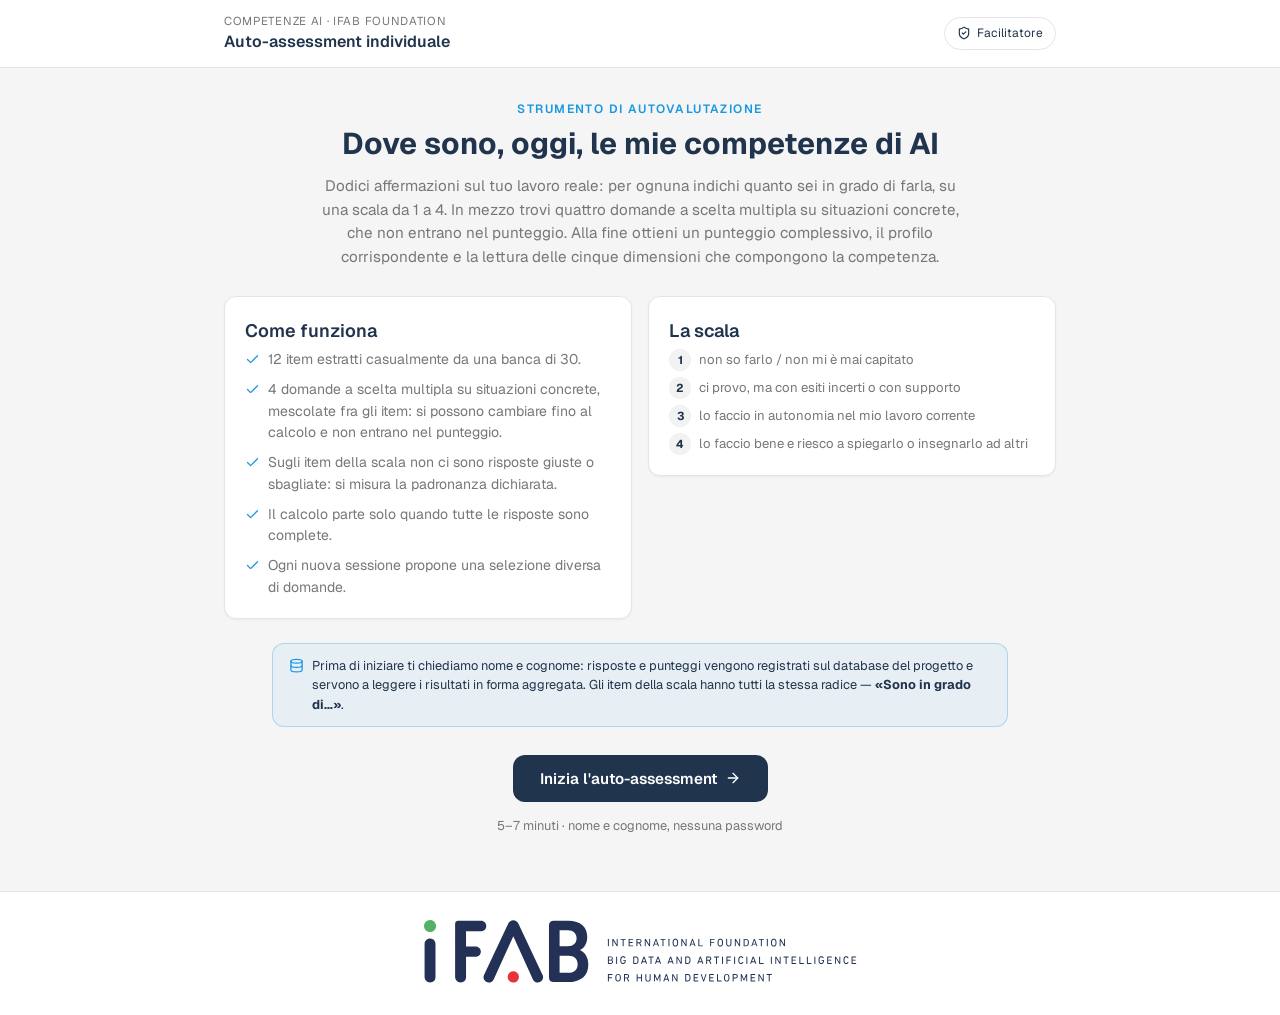
==== commit 992c875b: "Calibrazione modificabile fino al calcolo; logo IFAB nel footer Le domande a scelta multipla non si " ====
--- a/index.html
+++ b/index.html
@@ -149,7 +149,7 @@
     <h1>Come lavori, oggi, con l’AI</h1>
     <p class="lead lead-tight">
       Valuta ogni affermazione pensando al tuo lavoro attuale, non a quello che potresti fare in
-      teoria. Alle quattro domande a scelta multipla si risponde una volta sola: la scelta si blocca.
+      teoria. Le quattro domande a scelta multipla si possono cambiare fino al calcolo del risultato.
     </p>
 
     <div class="sticky-bar">
@@ -246,12 +246,10 @@
 </main>
 
 <footer class="site-footer">
-  <div class="wrap">
-    <p class="micro">
-      Auto-assessment competenze AI · 5 dimensioni, banca di 30 item, 12 per sessione,
-      più 4 domande di calibrazione a scelta multipla.
-      Il riferimento normativo è l'obbligo di alfabetizzazione AI previsto dall'art. 4 del Regolamento UE 2024/1689 (AI Act).
-    </p>
+  <div class="wrap footer-brand">
+    <!-- Il logo porta con sé la dicitura completa: non va ripetuta in testo. -->
+    <img class="footer-logo" src="img/logo-ifab.svg" width="433" height="63"
+         alt="iFAB · International Foundation Big Data and Artificial Intelligence for Human Development">
   </div>
 </footer>
 
--- a/css/style.css
+++ b/css/style.css
@@ -107,6 +107,11 @@
 
 .site-footer { margin-top: 48px; border-top: 1px solid var(--border); background: var(--surface); padding: 20px 0 32px; }
 .site-footer .micro { margin: 0; max-width: 70ch; }
+
+/* Il logo porta con sé la dicitura completa in tracciati: va tenuto alla sua
+   larghezza naturale (433px), altrimenti la riga di testo diventa illeggibile. */
+.footer-brand { display: flex; justify-content: center; padding-top: 8px; }
+.footer-logo { width: 100%; max-width: 433px; height: auto; display: block; }
 
 /* ---------- Tipografia ---------- */
 
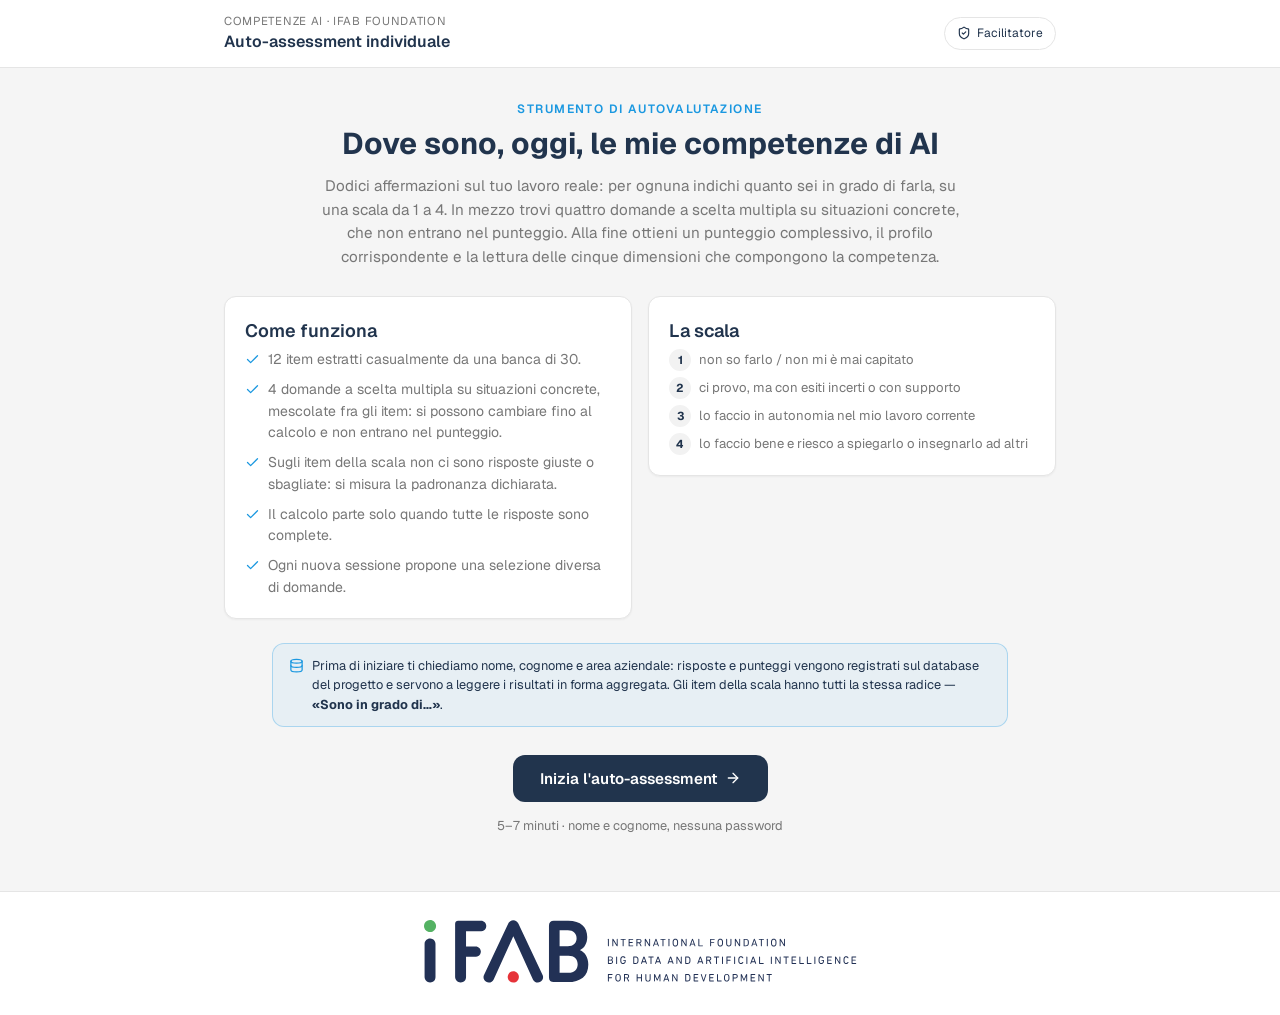
==== commit b246ebb3: "Segmentazione dei partecipanti per area aziendale Elenco delle aree su Supabase (tabella `areas`), g" ====
--- a/index.html
+++ b/index.html
@@ -80,8 +80,8 @@
     <p class="micro note-privacy">
       <svg class="icon"><use href="#i-database"/></svg>
       <span>
-        Prima di iniziare ti chiediamo nome e cognome: risposte e punteggi vengono registrati sul
-        database del progetto e servono a leggere i risultati in forma aggregata.
+        Prima di iniziare ti chiediamo nome, cognome e area aziendale: risposte e punteggi vengono
+        registrati sul database del progetto e servono a leggere i risultati in forma aggregata.
         Gli item della scala hanno tutti la stessa radice — <strong>«Sono in grado di…»</strong>.
       </span>
     </p>
@@ -108,8 +108,9 @@
       <p class="eyebrow">Registrazione</p>
       <h1>Come ti chiami?</h1>
       <p class="lead">
-        Servono solo nome e cognome: identificano la tua compilazione quando i risultati
-        vengono letti in forma aggregata. Nessuna password, nessuna email.
+        Servono nome, cognome e l'area aziendale in cui lavori: identificano la tua compilazione
+        quando i risultati vengono letti in forma aggregata, per il gruppo e per area.
+        Nessuna password, nessuna email.
       </p>
 
       <form class="card register-card" id="register-form" novalidate>
@@ -122,6 +123,15 @@
           <label for="last-name">Cognome</label>
           <input type="text" id="last-name" name="last-name" autocomplete="family-name"
                  required minlength="2" maxlength="80" placeholder="Es. Rossi">
+        </div>
+        <div class="field">
+          <label for="area">Area aziendale</label>
+          <select id="area" name="area" required>
+            <option value="">Caricamento…</option>
+          </select>
+          <p class="micro" id="area-note">
+            Serve a leggere i risultati per area, oltre che sul totale del gruppo.
+          </p>
         </div>
 
         <div class="alert alert-warn" id="register-error" role="alert" hidden></div>
--- a/css/style.css
+++ b/css/style.css
@@ -564,7 +564,8 @@
 
 .field label { font-size: 0.78rem; font-weight: 600; color: var(--muted); }
 
-.field input {
+.field input,
+.field select {
   font-family: inherit;
   font-size: 0.95rem;
   color: var(--text);
@@ -574,9 +575,13 @@
   padding: 10px 12px;
 }
 
+.field select { cursor: pointer; }
+.field select:disabled { color: var(--muted); cursor: not-allowed; }
+
 .field input::placeholder { color: #a5a5a5; }
 
-.field input:focus { outline: none; border-color: var(--blue); box-shadow: 0 0 0 3px var(--blue-tint); }
+.field input:focus,
+.field select:focus { outline: none; border-color: var(--blue); box-shadow: 0 0 0 3px var(--blue-tint); }
 
 .register-card .actions { margin-top: 4px; }
 .register-card .micro { margin: 0; }
@@ -868,10 +873,122 @@
 .cal-legend { display: flex; flex-wrap: wrap; align-items: center; gap: 4px; }
 .cal-legend .tag { margin: 0 2px; }
 
+/* ---------- Schede della pagina facilitatore ---------- */
+
+.tabs {
+  display: flex; flex-wrap: wrap; gap: 4px;
+  border-bottom: 1px solid var(--border);
+  margin-bottom: 20px;
+}
+
+.tab {
+  font-family: inherit;
+  font-size: 0.85rem;
+  font-weight: 600;
+  color: var(--muted);
+  background: none;
+  border: 0;
+  border-bottom: 2px solid transparent;
+  padding: 8px 12px;
+  margin-bottom: -1px;
+  cursor: pointer;
+  transition: color 0.15s ease, border-color 0.15s ease;
+}
+
+.tab:hover { color: var(--navy); }
+.tab.is-active { color: var(--navy); border-bottom-color: var(--blue); }
+.tab:focus-visible { outline: 2px solid var(--blue); outline-offset: 2px; }
+
+/* ---------- Selettore dell'area ---------- */
+
+.chip-row { display: flex; flex-wrap: wrap; gap: 8px; }
+
+.chip-toggle {
+  display: inline-flex; align-items: center; gap: 7px;
+  font-family: inherit;
+  font-size: 0.82rem;
+  font-weight: 600;
+  color: var(--text);
+  background: var(--surface);
+  border: 1px solid var(--border);
+  border-radius: 999px;
+  padding: 6px 12px;
+  cursor: pointer;
+  transition: border-color 0.15s ease, background 0.15s ease, color 0.15s ease;
+}
+
+.chip-toggle:hover { border-color: var(--blue); }
+.chip-toggle.is-active { background: var(--navy); border-color: var(--navy); color: #fff; }
+.chip-toggle:focus-visible { outline: 2px solid var(--blue); outline-offset: 2px; }
+
+/* Area non più in elenco, tenuta per i partecipanti già registrati. */
+.chip-toggle.is-legacy { border-style: dashed; }
+
+.chip-count {
+  min-width: 18px;
+  border-radius: 999px;
+  background: var(--bg-soft);
+  color: var(--navy);
+  font-size: 0.72rem;
+  font-weight: 700;
+  text-align: center;
+  padding: 0 6px;
+  font-variant-numeric: tabular-nums;
+}
+
+.chip-toggle.is-active .chip-count { background: rgba(255, 255, 255, 0.22); color: #fff; }
+
+/* ---------- Elenco delle aree (configurazione) ---------- */
+
+.area-add { display: flex; flex-wrap: wrap; gap: 8px; margin: 14px 0 4px; }
+
+.area-add input {
+  flex: 1 1 220px;
+  font-family: inherit;
+  font-size: 0.9rem;
+  color: var(--text);
+  background: var(--surface);
+  border: 1px solid var(--border);
+  border-radius: var(--radius-sm);
+  padding: 8px 12px;
+}
+
+.area-add input:focus { outline: none; border-color: var(--blue); box-shadow: 0 0 0 3px var(--blue-tint); }
+
+.area-list { list-style: none; margin: 8px 0 0; padding: 0; }
+
+.area-list li {
+  display: flex; align-items: center; gap: 10px;
+  padding: 8px 0;
+  border-top: 1px solid var(--border);
+}
+
+.area-list li.micro { display: block; padding: 12px 0; }
+
+.area-name {
+  flex: 1 1 auto; min-width: 0;
+  font-family: inherit;
+  font-size: 0.9rem;
+  font-weight: 600;
+  color: var(--navy);
+  background: none;
+  border: 1px solid transparent;
+  border-radius: var(--radius-sm);
+  padding: 6px 8px;
+}
+
+.area-name:hover { border-color: var(--border); }
+.area-name:focus { outline: none; background: var(--surface); border-color: var(--blue); box-shadow: 0 0 0 3px var(--blue-tint); }
+
+.area-count { flex: none; white-space: nowrap; }
+.area-actions { display: flex; gap: 2px; flex: none; }
+.area-actions .btn-icon:disabled { opacity: 0.3; cursor: default; }
+.area-actions .btn-icon:disabled:hover { color: var(--muted); border-color: transparent; background: none; }
+
 /* ---------- Stampa ---------- */
 
 @media print {
-  .site-header, .site-footer, .actions, .sticky-bar, .bulk-bar, .modal,
+  .site-header, .site-footer, .actions, .sticky-bar, .bulk-bar, .modal, .tabs, .area-add,
   .col-check, .col-act, .cell-check, .cell-act, .card-danger { display: none !important; }
   body { background: #fff; font-size: 11pt; }
   .view { padding: 0; }
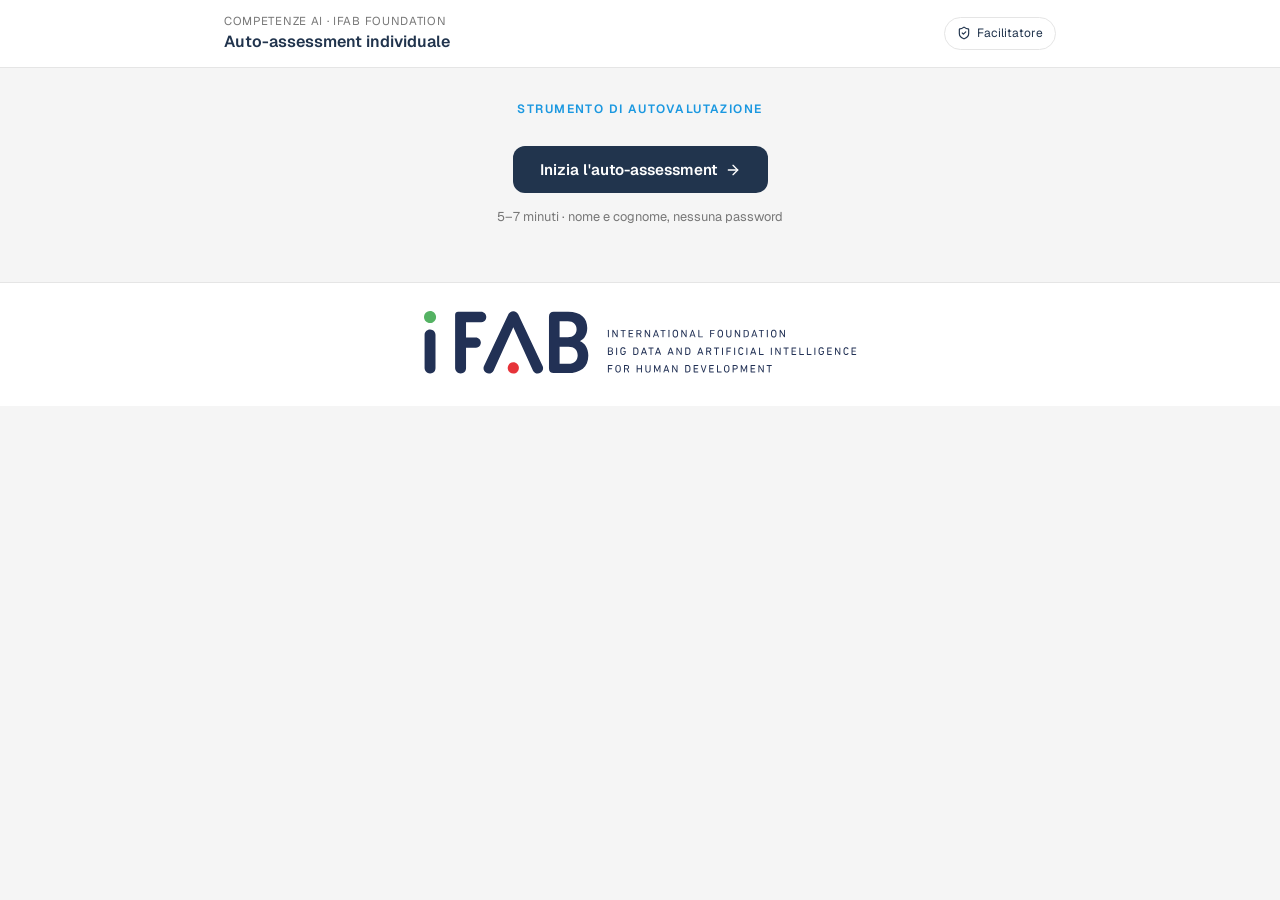
==== commit 79429247: "Schermata iniziale ridotta all'essenziale e conferma finale Home: via il titolo, la descrizione, le " ====
--- a/index.html
+++ b/index.html
@@ -8,7 +8,7 @@
 <link rel="preconnect" href="https://fonts.googleapis.com">
 <link rel="preconnect" href="https://fonts.gstatic.com" crossorigin>
 <link rel="stylesheet" href="https://fonts.googleapis.com/css2?family=Geist:wght@400;500;600;700&display=swap">
-<link rel="stylesheet" href="css/style.css">
+<link rel="stylesheet" href="css/style.css?v=20260819">
 </head>
 <body>
 
@@ -22,13 +22,11 @@
     <symbol id="i-alert" viewBox="0 0 24 24"><path d="m21.73 18-8-14a2 2 0 0 0-3.48 0l-8 14A2 2 0 0 0 4 21h16a2 2 0 0 0 1.73-3"/><path d="M12 9v4"/><path d="M12 17h.01"/></symbol>
     <symbol id="i-circle-alert" viewBox="0 0 24 24"><circle cx="12" cy="12" r="10"/><path d="M12 8v4"/><path d="M12 16h.01"/></symbol>
     <symbol id="i-target" viewBox="0 0 24 24"><circle cx="12" cy="12" r="10"/><circle cx="12" cy="12" r="6"/><circle cx="12" cy="12" r="2"/></symbol>
-    <symbol id="i-list" viewBox="0 0 24 24"><path d="m3 17 2 2 4-4"/><path d="m3 7 2 2 4-4"/><path d="M13 6h8"/><path d="M13 12h8"/><path d="M13 18h8"/></symbol>
     <symbol id="i-printer" viewBox="0 0 24 24"><path d="M6 18H4a2 2 0 0 1-2-2v-5a2 2 0 0 1 2-2h16a2 2 0 0 1 2 2v5a2 2 0 0 1-2 2h-2"/><path d="M6 9V3a1 1 0 0 1 1-1h10a1 1 0 0 1 1 1v6"/><path d="M6 14h12v8H6z"/></symbol>
     <symbol id="i-rotate" viewBox="0 0 24 24"><path d="M3 12a9 9 0 1 0 9-9 9.75 9.75 0 0 0-6.74 2.74L3 8"/><path d="M3 3v5h5"/></symbol>
     <symbol id="i-user" viewBox="0 0 24 24"><path d="M19 21v-2a4 4 0 0 0-4-4H9a4 4 0 0 0-4 4v2"/><circle cx="12" cy="7" r="4"/></symbol>
     <symbol id="i-cloud" viewBox="0 0 24 24"><path d="M17.5 19H9a7 7 0 1 1 6.71-9h1.79a4.5 4.5 0 1 1 0 9"/></symbol>
     <symbol id="i-lock" viewBox="0 0 24 24"><rect width="18" height="11" x="3" y="11" rx="2" ry="2"/><path d="M7 11V7a5 5 0 0 1 10 0v4"/></symbol>
-    <symbol id="i-database" viewBox="0 0 24 24"><ellipse cx="12" cy="5" rx="9" ry="3"/><path d="M3 5v14c0 1.66 4.03 3 9 3s9-1.34 9-3V5"/><path d="M3 12c0 1.66 4.03 3 9 3s9-1.34 9-3"/></symbol>
   </defs>
 </svg>
 
@@ -57,34 +55,7 @@
   <section id="view-intro" class="view">
     <div class="intro-hero">
       <p class="eyebrow">Strumento di autovalutazione</p>
-      <h1>Dove sono, oggi, le mie competenze di AI</h1>
-      <p class="lead">
-        Dodici affermazioni sul tuo lavoro reale: per ognuna indichi quanto sei in grado di farla,
-        su una scala da 1 a 4. In mezzo trovi quattro domande a scelta multipla su situazioni
-        concrete, che non entrano nel punteggio. Alla fine ottieni un punteggio complessivo, il
-        profilo corrispondente e la lettura delle cinque dimensioni che compongono la competenza.
-      </p>
-    </div>
-
-    <div class="grid-2">
-      <div class="card">
-        <h2>Come funziona</h2>
-        <ul class="ticks" id="intro-how"></ul>
-      </div>
-      <div class="card">
-        <h2>La scala</h2>
-        <ol class="scale-legend" id="intro-scale"></ol>
-      </div>
-    </div>
-
-    <p class="micro note-privacy">
-      <svg class="icon"><use href="#i-database"/></svg>
-      <span>
-        Prima di iniziare ti chiediamo nome, cognome e area aziendale: risposte e punteggi vengono
-        registrati sul database del progetto e servono a leggere i risultati in forma aggregata.
-        Gli item della scala hanno tutti la stessa radice — <strong>«Sono in grado di…»</strong>.
-      </span>
-    </p>
+    </div>
 
     <p class="micro note-offline" id="db-notice" hidden>
       <svg class="icon"><use href="#i-cloud"/></svg>
@@ -129,9 +100,6 @@
           <select id="area" name="area" required>
             <option value="">Caricamento…</option>
           </select>
-          <p class="micro" id="area-note">
-            Serve a leggere i risultati per area, oltre che sul totale del gruppo.
-          </p>
         </div>
 
         <div class="alert alert-warn" id="register-error" role="alert" hidden></div>
@@ -144,11 +112,6 @@
             Procedi senza salvare
           </button>
         </div>
-
-        <p class="micro" id="register-note">
-          I dati vengono inviati al database del progetto (Supabase) insieme alle risposte del
-          questionario. Non vengono usati per altri fini.
-        </p>
       </form>
     </div>
   </section>
@@ -241,7 +204,7 @@
     </details>
 
     <div class="actions actions-end">
-      <button type="button" class="btn btn-primary" id="btn-print">
+      <button type="button" class="btn btn-outline" id="btn-print">
         <svg class="icon"><use href="#i-printer"/></svg> Stampa / salva PDF
       </button>
       <button type="button" class="btn btn-outline" id="btn-back">
@@ -250,6 +213,17 @@
       <button type="button" class="btn btn-ghost" id="btn-new">
         <svg class="icon"><use href="#i-rotate"/></svg> Nuova sessione
       </button>
+      <button type="button" class="btn btn-primary" id="btn-confirm">
+        <svg class="icon"><use href="#i-check"/></svg> Conferma sessione
+      </button>
+    </div>
+  </section>
+
+  <!-- ============ CONFERMA ============ -->
+  <section id="view-thanks" class="view" hidden>
+    <div class="intro-hero">
+      <p class="eyebrow">Sessione confermata</p>
+      <h1>Grazie per aver partecipato all'auto-assessment</h1>
     </div>
   </section>
 
@@ -263,10 +237,10 @@
   </div>
 </footer>
 
-<script src="js/config.js"></script>
-<script src="js/items.js"></script>
-<script src="js/db.js"></script>
-<script src="js/radar.js"></script>
-<script src="js/app.js"></script>
+<script src="js/config.js?v=20260819"></script>
+<script src="js/items.js?v=20260819"></script>
+<script src="js/db.js?v=20260819"></script>
+<script src="js/radar.js?v=20260819"></script>
+<script src="js/app.js?v=20260819"></script>
 </body>
 </html>
--- a/css/style.css
+++ b/css/style.css
@@ -476,8 +476,10 @@
 
 .chart-holder { max-width: 420px; margin: 0 auto; }
 
-/* canvas (radar) e SVG si adattano al contenitore */
-#radar,
+/* canvas (radar) e SVG si adattano al contenitore. La regola vale per ogni
+   canvas dentro .chart-holder e non per un id: agganciarla a #radar lasciava il
+   radar per area alla sua dimensione intrinseca (520 px × devicePixelRatio). */
+.chart-holder canvas,
 .chart-holder svg { width: 100%; height: auto; display: block; }
 
 .detail-answers {
